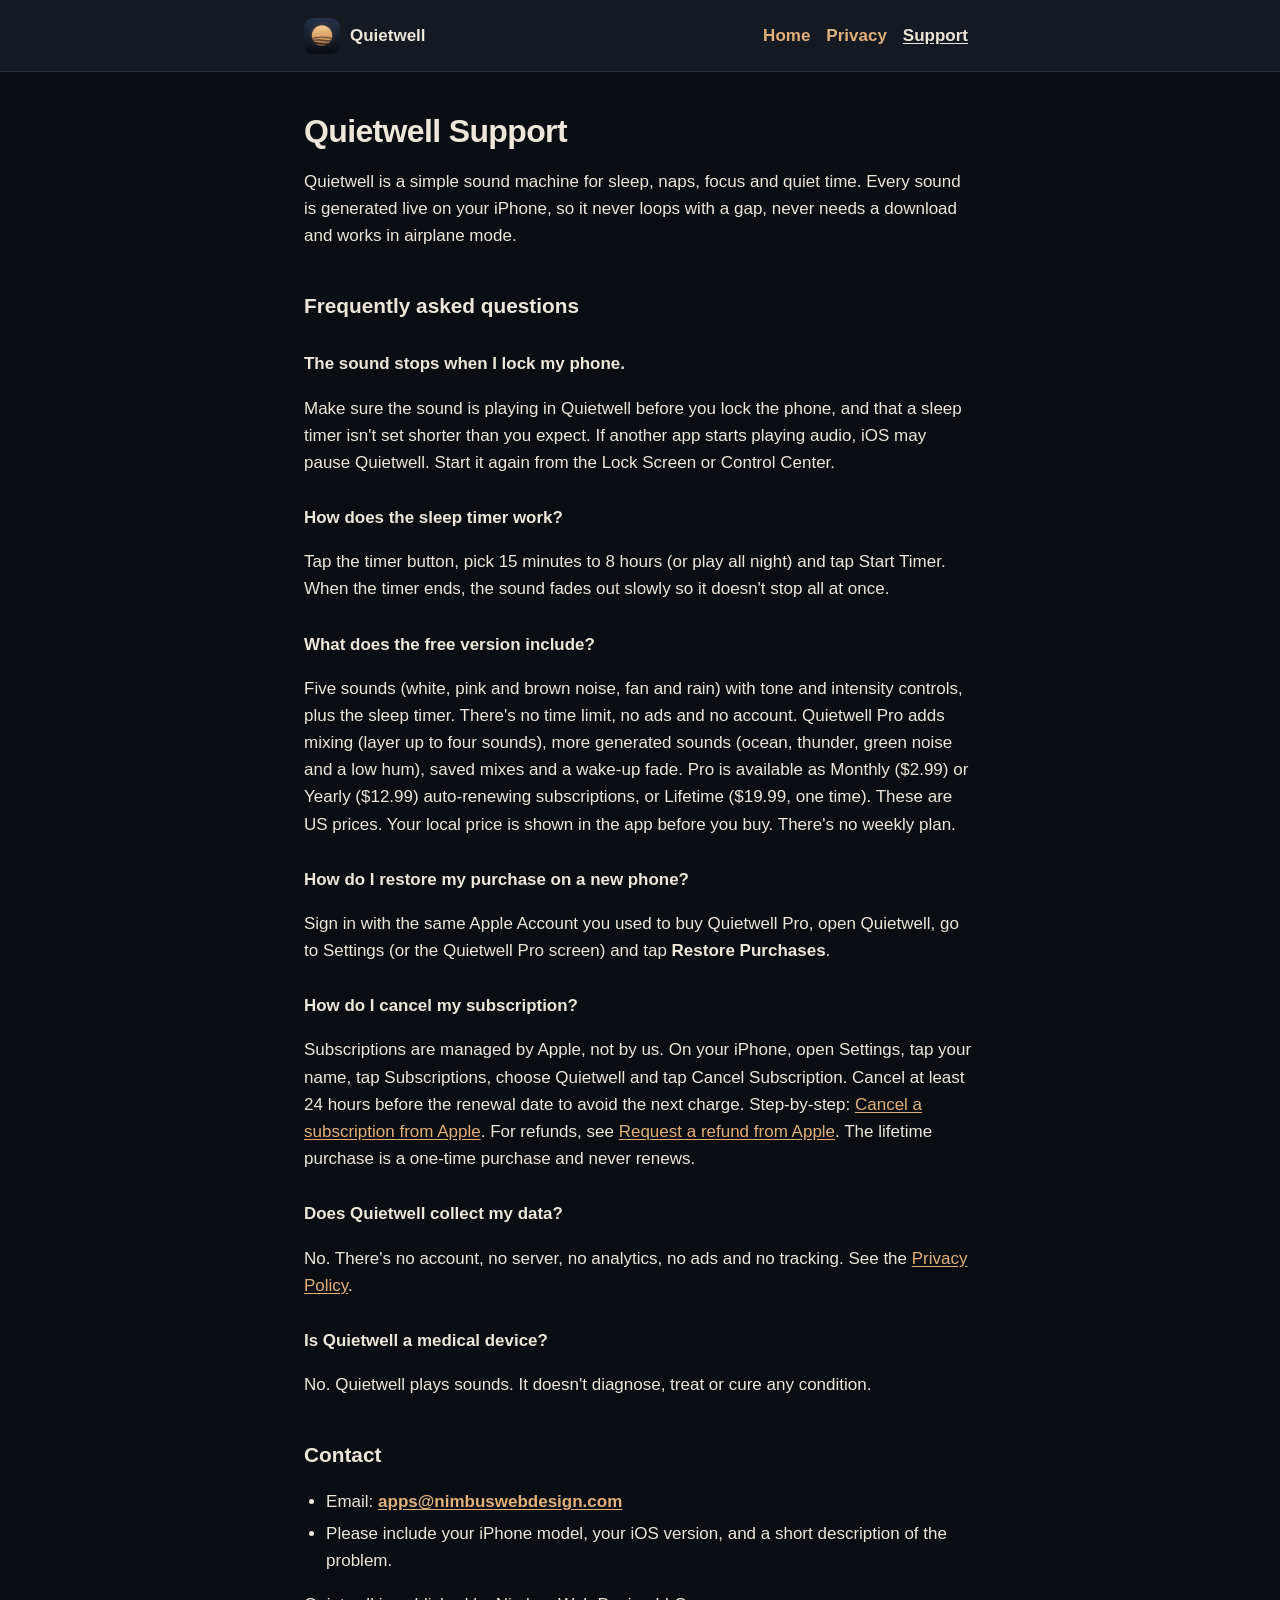
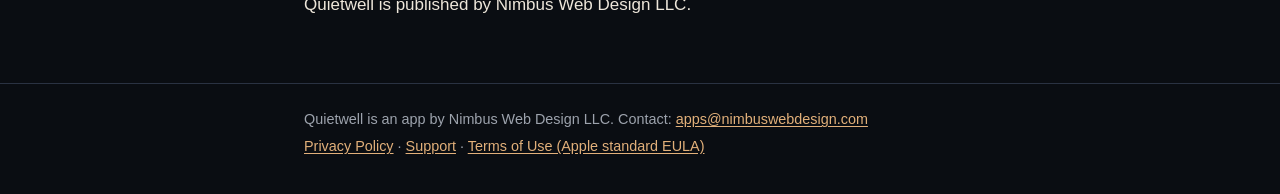
==== apps/quietwell/support/index.html @ f079f694 "Add static app pages (Keepwell, Quietwell, Glasswell)" ====
<!doctype html>
<html lang="en"><head><meta charset="utf-8"><meta name="viewport" content="width=device-width,initial-scale=1">
<title>Quietwell Support</title><meta name="description" content="A sound machine that makes brown noise, fan and rain live on your iPhone.">
<meta name="theme-color" content="#141922">
<link rel="icon" href="../icon-180.png"><link rel="apple-touch-icon" href="../icon-180.png">
<link rel="stylesheet" href="../style.css"></head>
<body><a class="skip" href="#main">Skip to content</a>
<header><div class="bar"><a class="brand" href="../"><img src="../icon-180.png" alt="" width="36" height="36">Quietwell</a><nav aria-label="Site"><a href="../">Home</a><a href="../privacy/">Privacy</a><a href="../support/" aria-current="page">Support</a></nav></div></header>
<main id="main"><h1>Quietwell Support</h1>
<p>Quietwell is a simple sound machine for sleep, naps, focus and quiet time. Every sound is generated live on your iPhone, so it never loops with a gap, never needs a download and works in airplane mode.</p>
<h2>Frequently asked questions</h2>
<h3>The sound stops when I lock my phone.</h3>
<p>Make sure the sound is playing in Quietwell before you lock the phone, and that a sleep timer isn't set shorter than you expect. If another app starts playing audio, iOS may pause Quietwell. Start it again from the Lock Screen or Control Center.</p>
<h3>How does the sleep timer work?</h3>
<p>Tap the timer button, pick 15 minutes to 8 hours (or play all night) and tap Start Timer. When the timer ends, the sound fades out slowly so it doesn't stop all at once.</p>
<h3>What does the free version include?</h3>
<p>Five sounds (white, pink and brown noise, fan and rain) with tone and intensity controls, plus the sleep timer. There's no time limit, no ads and no account. Quietwell Pro adds mixing (layer up to four sounds), more generated sounds (ocean, thunder, green noise and a low hum), saved mixes and a wake-up fade. Pro is available as Monthly ($2.99) or Yearly ($12.99) auto-renewing subscriptions, or Lifetime ($19.99, one time). These are US prices. Your local price is shown in the app before you buy. There's no weekly plan.</p>
<h3>How do I restore my purchase on a new phone?</h3>
<p>Sign in with the same Apple Account you used to buy Quietwell Pro, open Quietwell, go to Settings (or the Quietwell Pro screen) and tap <strong>Restore Purchases</strong>.</p>
<h3>How do I cancel my subscription?</h3>
<p>Subscriptions are managed by Apple, not by us. On your iPhone, open Settings, tap your name, tap Subscriptions, choose Quietwell and tap Cancel Subscription. Cancel at least 24 hours before the renewal date to avoid the next charge. Step-by-step: <a href="https://support.apple.com/en-us/118428">Cancel a subscription from Apple</a>. For refunds, see <a href="https://support.apple.com/en-us/118223">Request a refund from Apple</a>. The lifetime purchase is a one-time purchase and never renews.</p>
<h3>Does Quietwell collect my data?</h3>
<p>No. There's no account, no server, no analytics, no ads and no tracking. See the <a href="../privacy/">Privacy Policy</a>.</p>
<h3>Is Quietwell a medical device?</h3>
<p>No. Quietwell plays sounds. It doesn't diagnose, treat or cure any condition.</p>
<h2>Contact</h2>
<ul>
<li>Email: <strong><a href="mailto:apps@nimbuswebdesign.com">apps@nimbuswebdesign.com</a></strong></li>
<li>Please include your iPhone model, your iOS version, and a short description of the problem.</li>
</ul>
<p>Quietwell is published by <span class="seller">Nimbus Web Design LLC</span>.</p></main>
<footer><div class="bar"><p>Quietwell is an app by <span class="seller">Nimbus Web Design LLC</span>. Contact: <a href="mailto:apps@nimbuswebdesign.com">apps@nimbuswebdesign.com</a></p>
<p><a href="../privacy/">Privacy Policy</a> · <a href="../support/">Support</a> · <a href="https://www.apple.com/legal/internet-services/itunes/dev/stdeula/">Terms of Use (Apple standard EULA)</a></p></div></footer>
</body></html>
---- apps/quietwell/style.css ----
:root{--background:#0A0D12;--surface:#141922;--surfaceRaised:#1C2330;--textPrimary:#EDE6DA;--textSecondary:#9DA3AD;--separator:#2A3242;--accent:#D9A066;--onAccent:#1E1206;--accentText:#E2B07A;--accentSoft:#2B2219;--success:#7FCF9E;--warning:#E8B04B;color-scheme:dark}
*{box-sizing:border-box}html{-webkit-text-size-adjust:100%}
body{margin:0;background:var(--background);color:var(--textPrimary);font:17px/1.6 -apple-system,BlinkMacSystemFont,"SF Pro Text","Inter","Segoe UI",Roboto,Helvetica,Arial,sans-serif}
a{color:var(--accentText);text-underline-offset:2px}a:focus-visible{outline:3px solid var(--accentText);outline-offset:2px;border-radius:4px}
.skip{position:absolute;left:-999px}.skip:focus{left:16px;top:8px;background:var(--surface);padding:8px 12px;z-index:9}
header{border-bottom:1px solid var(--separator);background:var(--surface)}
.bar{max-width:720px;margin:0 auto;padding:12px 24px;display:flex;align-items:center;gap:12px;flex-wrap:wrap}
.brand{display:flex;align-items:center;gap:10px;font-weight:700;color:var(--textPrimary);text-decoration:none;margin-right:auto}
.brand img{width:36px;height:36px;border-radius:9px}
nav a{display:inline-block;padding:10px 8px;min-height:44px;font-weight:600;text-decoration:none}nav a[aria-current]{color:var(--textPrimary);text-decoration:underline}
main{max-width:720px;margin:0 auto;padding:32px 24px 48px}
h1{font-size:2rem;line-height:1.2;letter-spacing:-.02em;margin:0 0 16px}h2{font-size:1.3rem;margin:40px 0 8px}h3{font-size:1.06rem;margin:28px 0 4px}
p,li{color:var(--textPrimary)}ul,ol{padding-left:1.3em}li{margin:4px 0}
.card{background:var(--surface);border:1px solid var(--separator);border-radius:16px;padding:20px}
.hero{text-align:center}.hero img{width:128px;height:128px;border-radius:29px;box-shadow:0 8px 24px rgba(0,0,0,.25)}
.hero p.tag{color:var(--textSecondary);font-size:1.1rem;max-width:34em;margin:0 auto 24px}
.links{display:flex;gap:12px;justify-content:center;flex-wrap:wrap;margin:24px 0}
.btn{display:inline-flex;align-items:center;min-height:48px;padding:0 22px;border-radius:14px;background:var(--accent);color:var(--onAccent);font-weight:700;text-decoration:none}
.btn.alt{background:var(--surface);color:var(--textPrimary);border:1px solid var(--separator)}
.soon{display:inline-block;padding:6px 12px;border-radius:999px;background:var(--accentSoft);color:var(--accentText);font-weight:700;font-size:.9rem}
footer{border-top:1px solid var(--separator);color:var(--textSecondary);font-size:.9rem}footer .bar{display:block;padding:20px 24px 32px}
footer p{color:var(--textSecondary);margin:4px 0}
.muted{color:var(--textSecondary)}main h1:first-of-type{margin-top:8px}
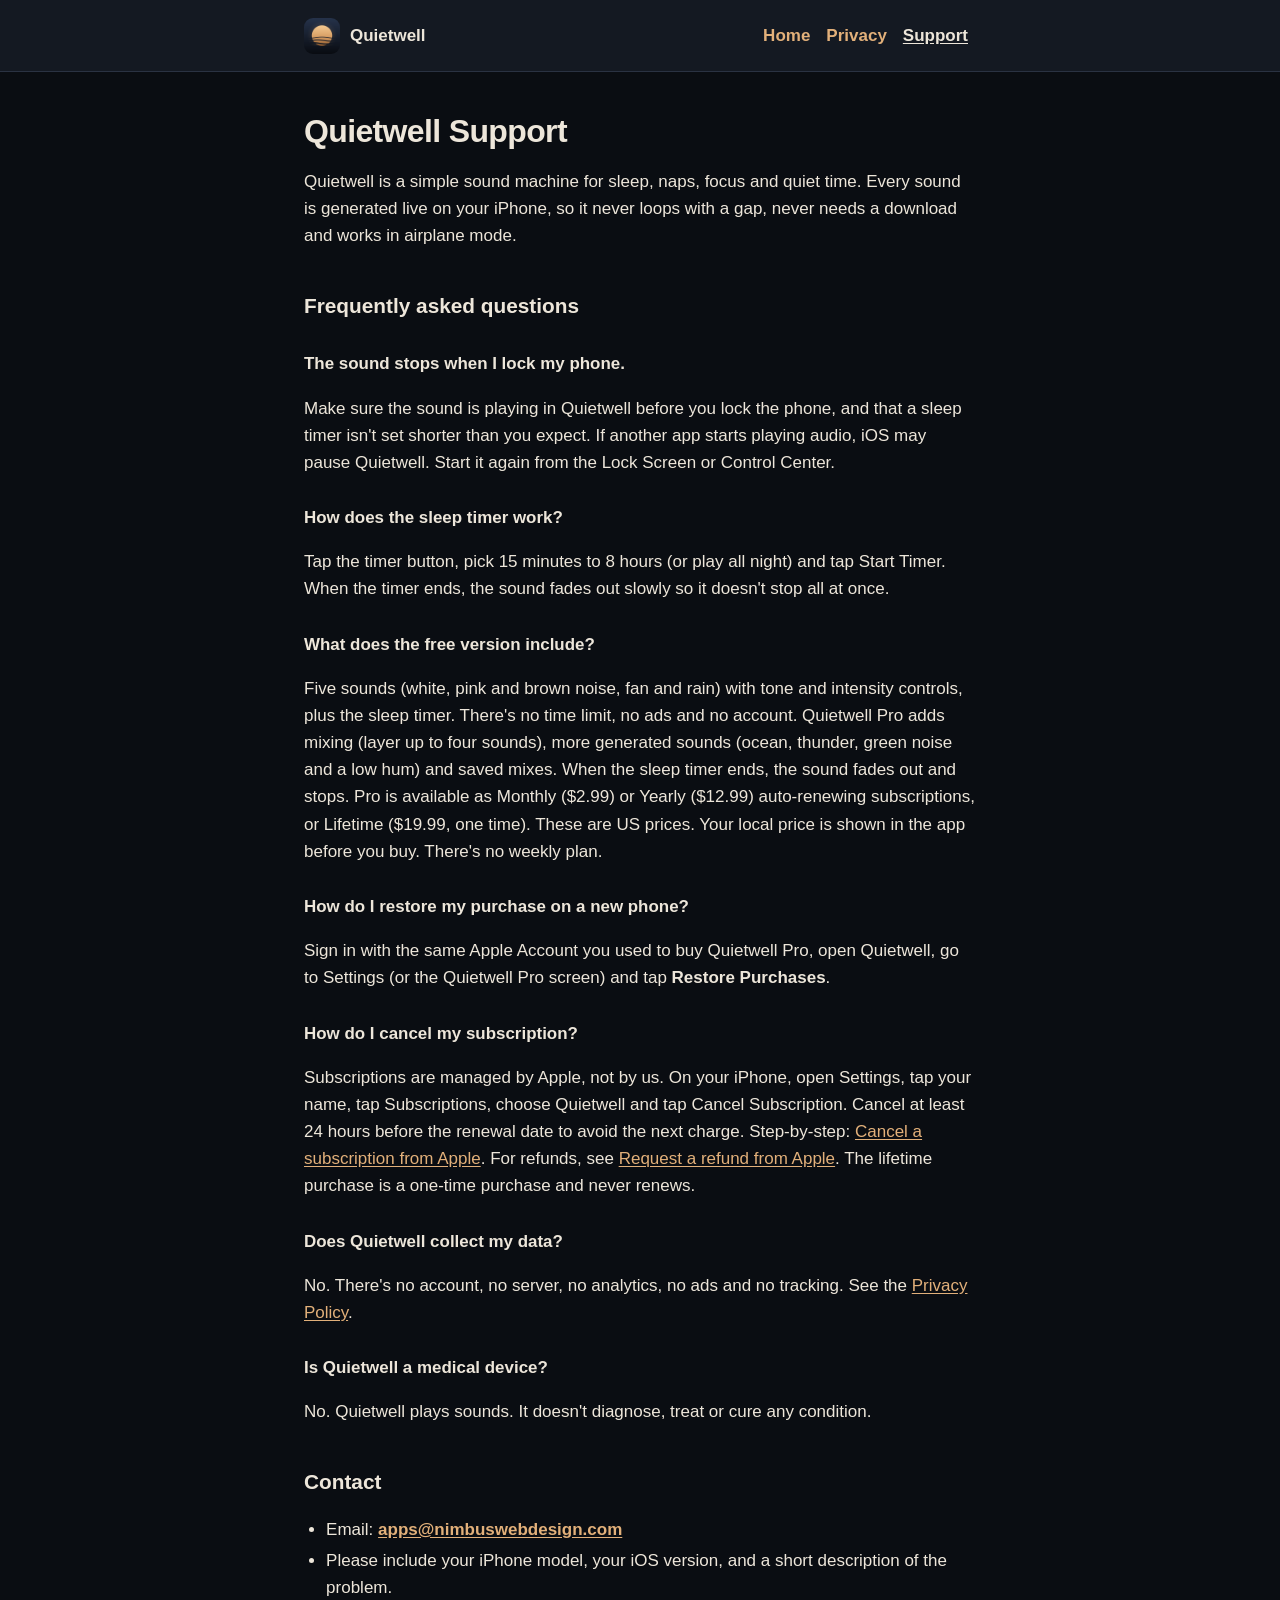
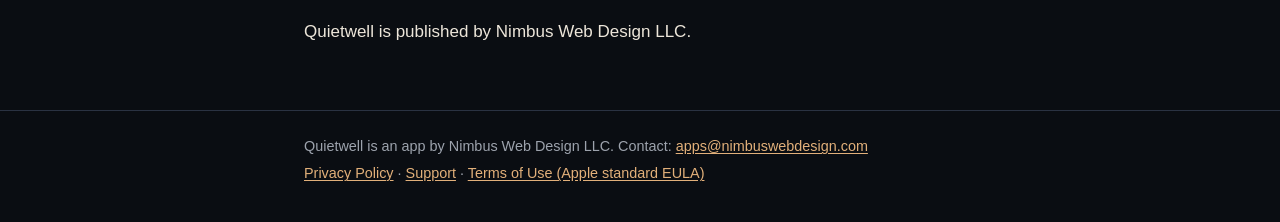
==== commit 89670ec9: "Quietwell support: remove wake-up fade" ====
--- a/apps/quietwell/support/index.html
+++ b/apps/quietwell/support/index.html
@@ -14,7 +14,7 @@
 <h3>How does the sleep timer work?</h3>
 <p>Tap the timer button, pick 15 minutes to 8 hours (or play all night) and tap Start Timer. When the timer ends, the sound fades out slowly so it doesn't stop all at once.</p>
 <h3>What does the free version include?</h3>
-<p>Five sounds (white, pink and brown noise, fan and rain) with tone and intensity controls, plus the sleep timer. There's no time limit, no ads and no account. Quietwell Pro adds mixing (layer up to four sounds), more generated sounds (ocean, thunder, green noise and a low hum), saved mixes and a wake-up fade. Pro is available as Monthly ($2.99) or Yearly ($12.99) auto-renewing subscriptions, or Lifetime ($19.99, one time). These are US prices. Your local price is shown in the app before you buy. There's no weekly plan.</p>
+<p>Five sounds (white, pink and brown noise, fan and rain) with tone and intensity controls, plus the sleep timer. There's no time limit, no ads and no account. Quietwell Pro adds mixing (layer up to four sounds), more generated sounds (ocean, thunder, green noise and a low hum) and saved mixes. When the sleep timer ends, the sound fades out and stops. Pro is available as Monthly ($2.99) or Yearly ($12.99) auto-renewing subscriptions, or Lifetime ($19.99, one time). These are US prices. Your local price is shown in the app before you buy. There's no weekly plan.</p>
 <h3>How do I restore my purchase on a new phone?</h3>
 <p>Sign in with the same Apple Account you used to buy Quietwell Pro, open Quietwell, go to Settings (or the Quietwell Pro screen) and tap <strong>Restore Purchases</strong>.</p>
 <h3>How do I cancel my subscription?</h3>
